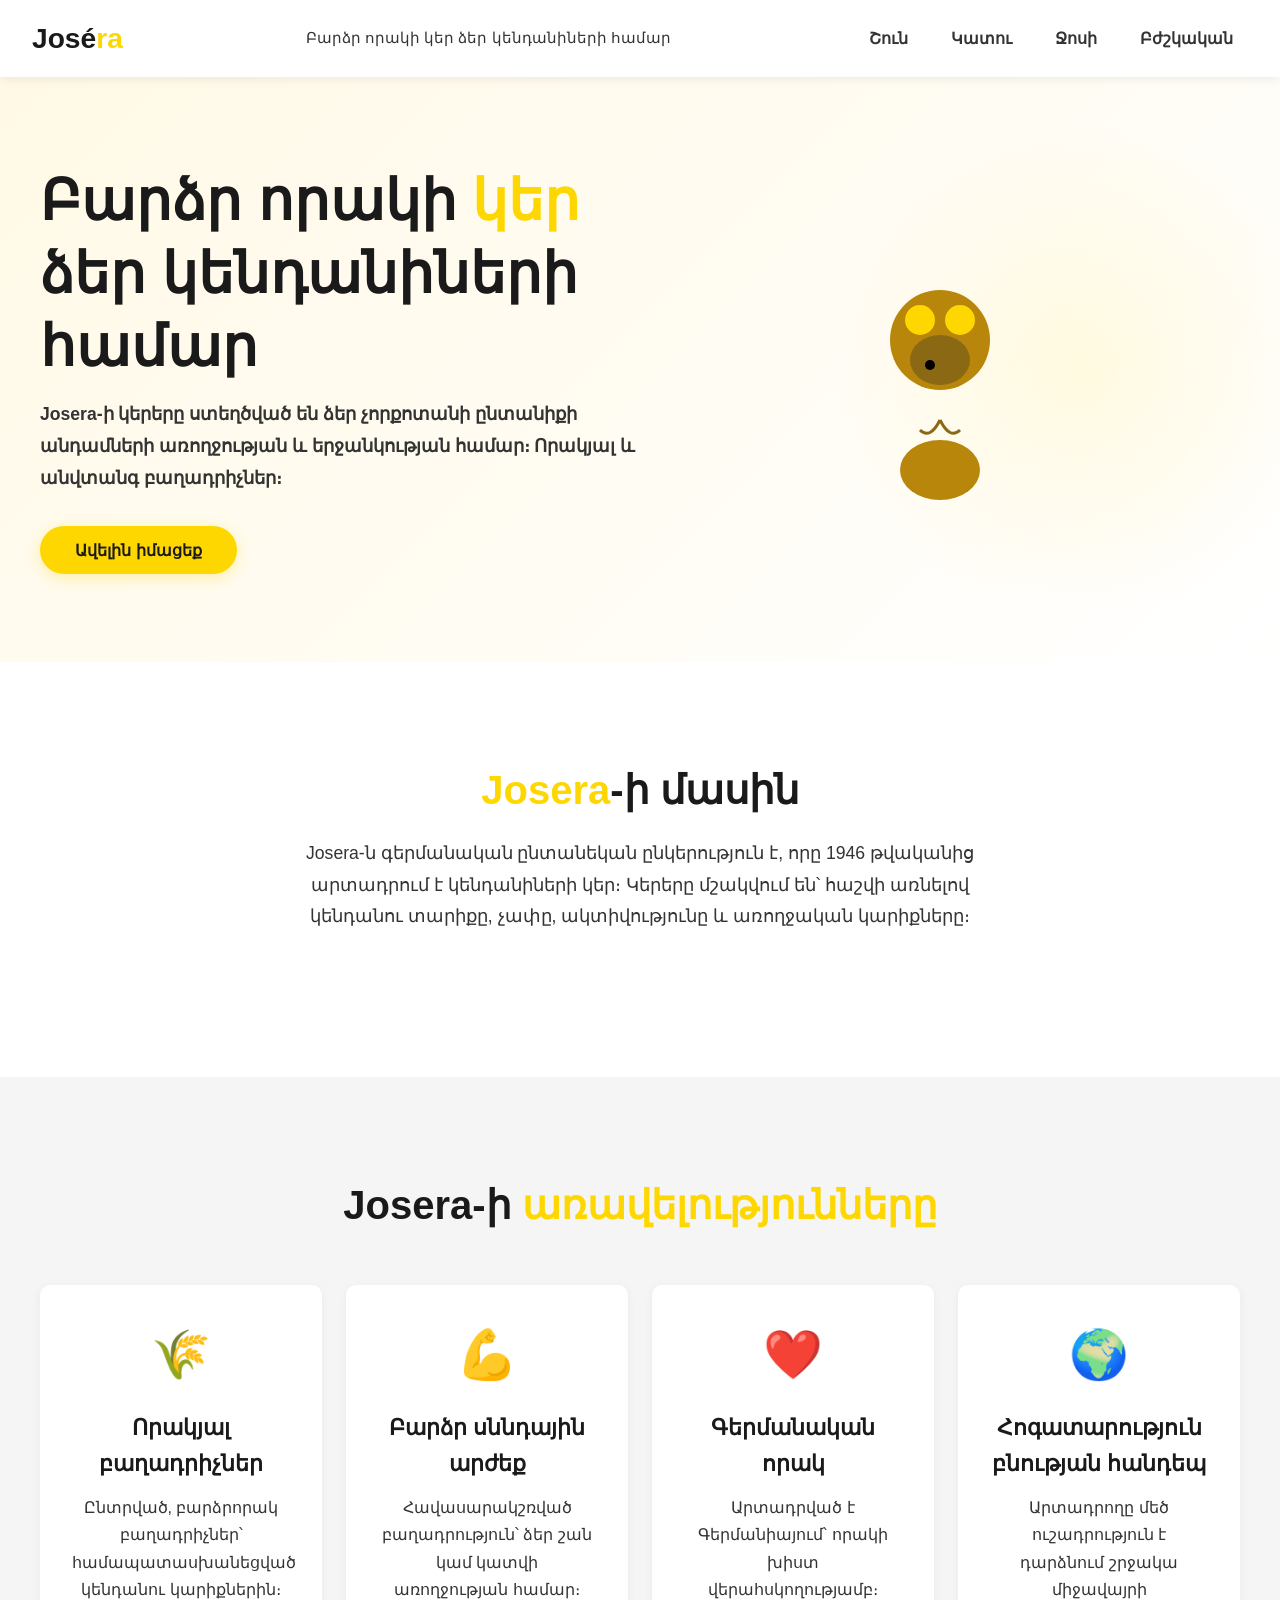
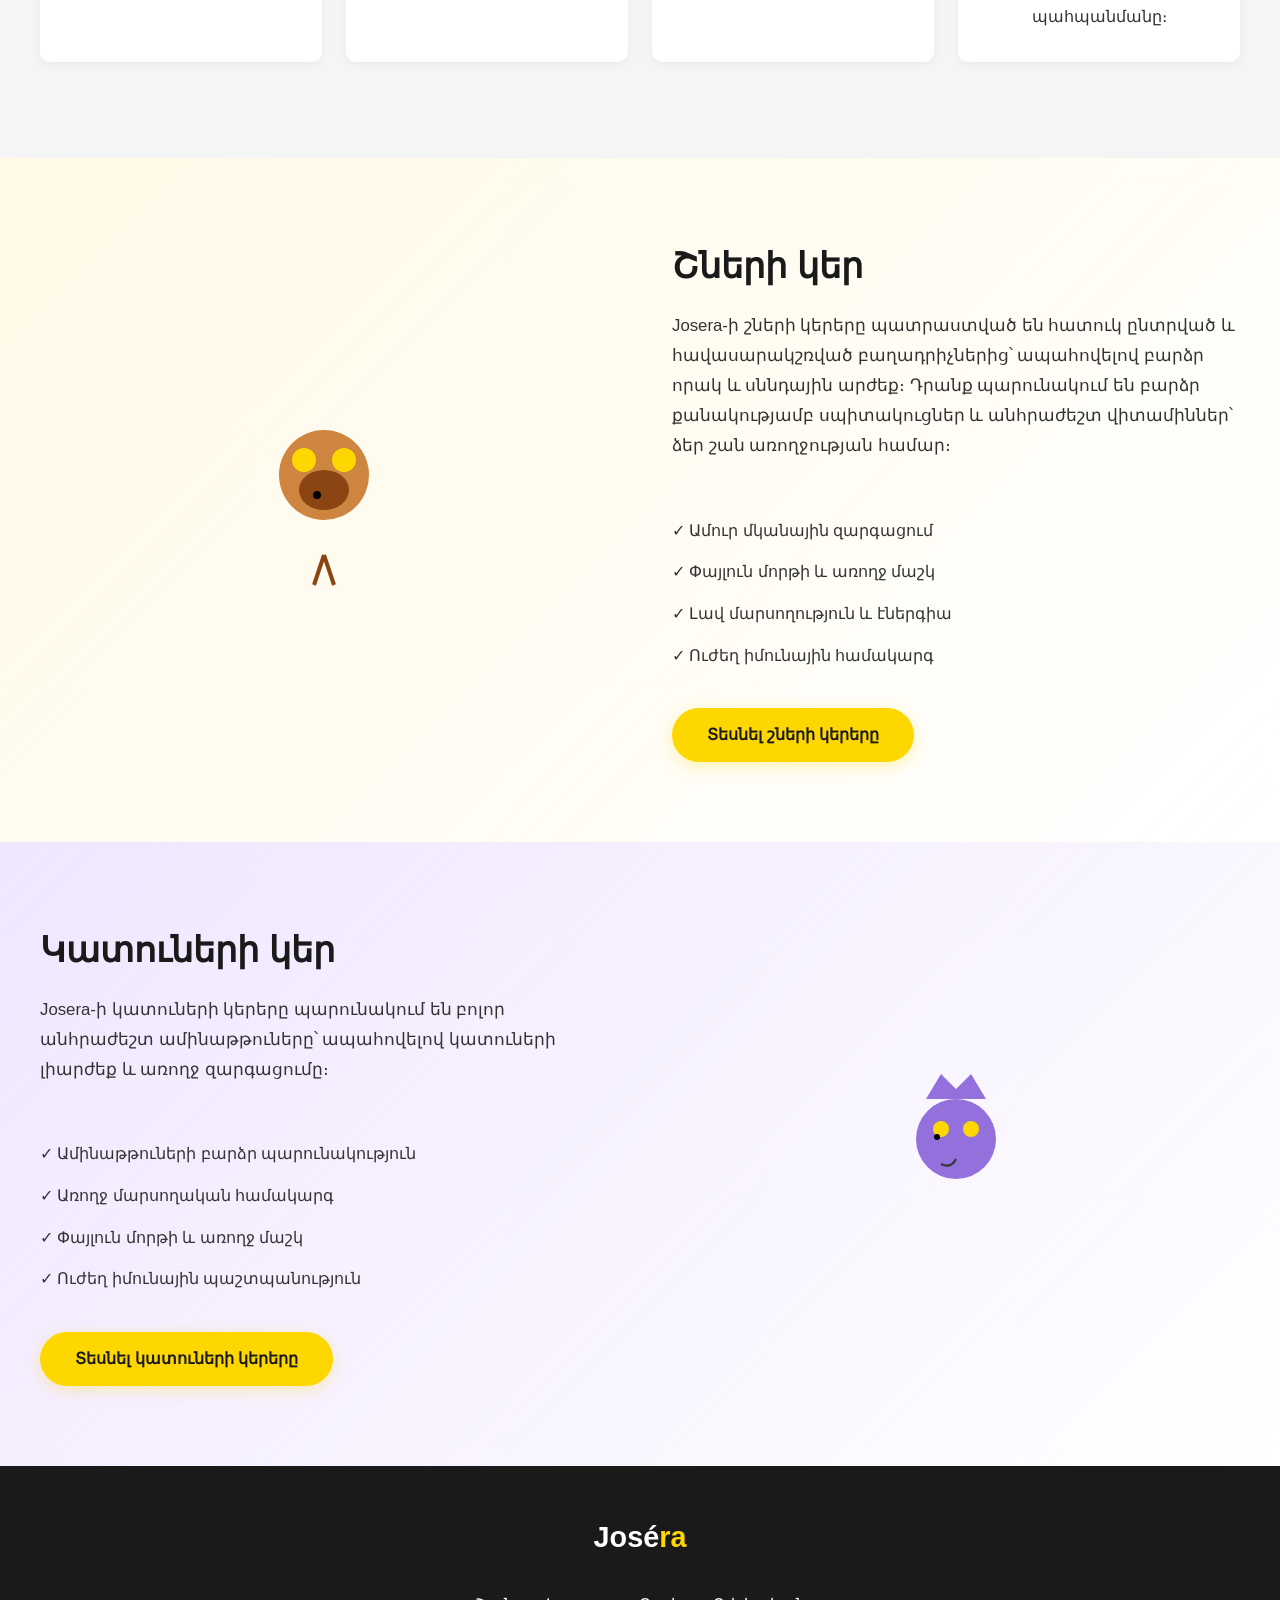
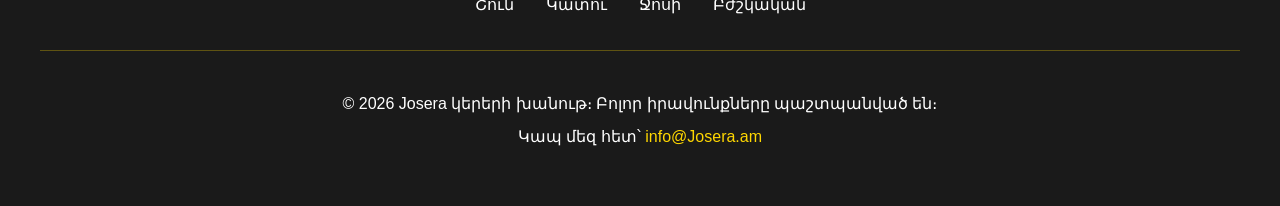
==== index.html @ 0a2a8b7a "fixing bags" ====
<!DOCTYPE html>
<html lang="hy">
<head>
    <meta charset="UTF-8">
    <meta name="viewport" content="width=device-width, initial-scale=1.0">
    <title>Josera - Կենդանիների համար առաջին դասի կեր</title>
    <meta name="description" content="Josera գերմանական սուպեր պրեմիում դասի կեր շների և կատուների համար։ Շների, կատուների, Ջոսի և բժշկական կերերի տեսականի։">
    <meta name="theme-color" content="#FFD700">
    <meta property="og:type" content="website">
    <meta property="og:site_name" content="Josera">
    <meta property="og:locale" content="hy_AM">
    <meta property="og:title" content="Josera - Կենդանիների համար առաջին դասի կեր">
    <meta property="og:description" content="Josera գերմանական սուպեր պրեմիում դասի կեր շների և կատուների համար։ Շների, կատուների, Ջոսի և բժշկական կերերի տեսականի։">
    <link rel="icon" href="favicon.svg" type="image/svg+xml">
    <link rel="stylesheet" href="css/styles.css">
</head>
<body>
    <!-- HEADER -->
    <header>
        <div class="header-top">
            <a href="index.html" class="logo" aria-label="Josera — գլխավոր էջ">José<span>ra</span></a>
            <div class="mini-desc">Բարձր որակի կեր ձեր կենդանիների համար</div>
            <div class="header-actions">
                <button class="menu-toggle" type="button" onclick="toggleMenu()" aria-label="Մենյու" aria-expanded="false" aria-controls="headerMenu">☰</button>
                <nav class="header-nav" aria-label="Գլխավոր նավարկություն">
                    <ul class="header-buttons" id="headerMenu">
                        <li><a href="shun.html">Շուն</a></li>
                        <li><a href="katu.html">Կատու</a></li>
                        <li><a href="josi.html">Ջոսի</a></li>
                        <li><a href="bjshkakan.html">Բժշկական</a></li>
                    </ul>
                </nav>
            </div>
        </div>
    </header>

    <main>
    <!-- HERO SECTION -->
    <section class="hero">
        <div class="hero-content">
            <h1>Բարձր որակի <span>կեր</span> ձեր կենդանիների համար</h1>
            <p><b>Josera-ի կերերը ստեղծված են ձեր չորքոտանի ընտանիքի անդամների առողջության և երջանկության համար։ Որակյալ և անվտանգ բաղադրիչներ։</b></p>
            <button class="cta-button" type="button" onclick="document.getElementById('about').scrollIntoView({ behavior: 'smooth' })">Ավելին իմացեք</button>
        </div>
        <div class="hero-image">
            <svg aria-hidden="true" focusable="false" width="300" height="300" viewBox="0 0 300 300" xmlns="http://www.w3.org/2000/svg">
                <!-- Dog illustration -->
                <circle cx="150" cy="120" r="50" fill="#B8860B"/>
                <circle cx="130" cy="100" r="15" fill="#FFD700"/>
                <circle cx="170" cy="100" r="15" fill="#FFD700"/>
                <ellipse cx="150" cy="140" rx="30" ry="25" fill="#8B6914"/>
                <circle cx="140" cy="145" r="5" fill="#000"/>
                <path d="M 150 200 Q 140 220 130 210" stroke="#8B6914" stroke-width="3" fill="none"/>
                <path d="M 150 200 Q 160 220 170 210" stroke="#8B6914" stroke-width="3" fill="none"/>
                <ellipse cx="150" cy="250" rx="40" ry="30" fill="#B8860B"/>
            </svg>
        </div>
    </section>

    <!-- ABOUT SECTION -->
    <section class="about" id="about">
        <h2><span>Josera</span>-ի մասին</h2>
        <p>Josera-ն գերմանական ընտանեկան ընկերություն է, որը 1946 թվականից արտադրում է կենդանիների կեր։ Կերերը մշակվում են՝ հաշվի առնելով կենդանու տարիքը, չափը, ակտիվությունը և առողջական կարիքները։</p>
    </section>

    <!-- FEATURES SECTION -->
    <section class="features">
        <div class="features-container">
            <h2 class="section-title">Josera-ի <span>առավելությունները</span></h2>
            <div class="features-grid">
                <div class="feature-card">
                    <div class="feature-icon" aria-hidden="true">🌾</div>
                    <h3>Որակյալ բաղադրիչներ</h3>
                    <p>Ընտրված, բարձրորակ բաղադրիչներ՝ համապատասխանեցված կենդանու կարիքներին։</p>
                </div>
                <div class="feature-card">
                    <div class="feature-icon" aria-hidden="true">💪</div>
                    <h3>Բարձր սննդային արժեք</h3>
                    <p>Հավասարակշռված բաղադրություն՝ ձեր շան կամ կատվի առողջության համար։</p>
                </div>
                <div class="feature-card">
                    <div class="feature-icon" aria-hidden="true">❤️</div>
                    <h3>Գերմանական որակ</h3>
                    <p>Արտադրված է Գերմանիայում՝ որակի խիստ վերահսկողությամբ։</p>
                </div>
                <div class="feature-card">
                    <div class="feature-icon" aria-hidden="true">🌍</div>
                    <h3>Հոգատարություն բնության հանդեպ</h3>
                    <p>Արտադրողը մեծ ուշադրություն է դարձնում շրջակա միջավայրի պահպանմանը։</p>
                </div>
            </div>
        </div>
    </section>

    <!-- DOG SECTION -->
    <section id="dog" class="product-section dog-section">
        <div class="product-container">
            <div class="product-image">
                <svg aria-hidden="true" focusable="false" width="250" height="250" viewBox="0 0 250 250" xmlns="http://www.w3.org/2000/svg">
                    <circle cx="125" cy="100" r="45" fill="#CD853F"/>
                    <circle cx="105" cy="85" r="12" fill="#FFD700"/>
                    <circle cx="145" cy="85" r="12" fill="#FFD700"/>
                    <ellipse cx="125" cy="115" rx="25" ry="20" fill="#8B4513"/>
                    <circle cx="118" cy="120" r="4" fill="#000"/>
                    <path d="M 125 180 L 115 210" stroke="#8B4513" stroke-width="4"/>
                    <path d="M 125 180 L 135 210" stroke="#8B4513" stroke-width="4"/>
                </svg>
            </div>
            <div class="product-content">
                <h2>Շների կեր</h2>
                <p>Josera-ի շների կերերը պատրաստված են հատուկ ընտրված և հավասարակշռված բաղադրիչներից՝ ապահովելով բարձր որակ և սննդային արժեք։ Դրանք պարունակում են բարձր քանակությամբ սպիտակուցներ և անհրաժեշտ վիտամիններ՝ ձեր շան առողջության համար։</p>
                <ul class="benefits-list">
                    <li>✓ Ամուր մկանային զարգացում</li>
                    <li>✓ Փայլուն մորթի և առողջ մաշկ</li>
                    <li>✓ Լավ մարսողություն և էներգիա</li>
                    <li>✓ Ուժեղ իմունային համակարգ</li>
                </ul>
                <a href="shun.html" class="cta-button section-link">Տեսնել շների կերերը</a>
            </div>
        </div>
    </section>

    <!-- CAT SECTION -->
    <section id="cat" class="product-section cat-section">
        <div class="product-container">
            <div class="product-content">
                <h2>Կատուների կեր</h2>
                <p>Josera-ի կատուների կերերը պարունակում են բոլոր անհրաժեշտ ամինաթթուները՝ ապահովելով կատուների լիարժեք և առողջ զարգացումը։</p>
                <ul class="benefits-list">
                    <li>✓ Ամինաթթուների բարձր պարունակություն</li>
                    <li>✓ Առողջ մարսողական համակարգ</li>
                    <li>✓ Փայլուն մորթի և առողջ մաշկ</li>
                    <li>✓ Ուժեղ իմունային պաշտպանություն</li>
                </ul>
                <a href="katu.html" class="cta-button section-link">Տեսնել կատուների կերերը</a>
            </div>
            <div class="product-image">
                <svg aria-hidden="true" focusable="false" width="250" height="250" viewBox="0 0 250 250" xmlns="http://www.w3.org/2000/svg">
                    <circle cx="125" cy="110" r="40" fill="#9370DB"/>
                    <polygon points="95,70 110,45 125,60 140,45 155,70" fill="#9370DB"/>
                    <circle cx="110" cy="100" r="8" fill="#FFD700"/>
                    <circle cx="140" cy="100" r="8" fill="#FFD700"/>
                    <circle cx="106" cy="108" r="3" fill="#000"/>
                    <path d="M 125 130 Q 120 140 110 135" stroke="#333" stroke-width="2" fill="none"/>
                </svg>
            </div>
        </div>
    </section>
    </main>

    <!-- FOOTER -->
    <footer>
        <div class="footer-content">
            <div class="footer-logo">José<span>ra</span></div>
            <nav class="footer-nav" aria-label="Ստորին նավարկություն">
                <ul id="navMenu">
                    <li><a href="shun.html">Շուն</a></li>
                    <li><a href="katu.html">Կատու</a></li>
                    <li><a href="josi.html">Ջոսի</a></li>
                    <li><a href="bjshkakan.html">Բժշկական</a></li>
                </ul>
            </nav>
            <div class="footer-contact">
                <p>&copy; 2026 Josera կերերի խանութ։ Բոլոր իրավունքները պաշտպանված են։</p>
                <p>Կապ մեզ հետ՝ <a href="mailto:info@Josera.am" class="footer-email">info@Josera.am</a></p>
            </div>
        </div>
    </footer>

    <script src="js/script.js"></script>
</body>
</html>
---- css/styles.css ----
* {
    margin: 0;
    padding: 0;
    box-sizing: border-box;
}

:root {
    --primary-yellow: #FFD700;
    --dark-black: #1a1a1a;
    --white: #FFFFFF;
    --light-gray: #F5F5F5;
    --text-gray: #333333;
    --accent-gold: #FFC700;
    --light-yellow: #fff9e6;
}

body {
    font-family: 'Segoe UI', Tahoma, Geneva, Verdana, sans-serif;
    color: var(--text-gray);
    line-height: 1.6;
    overflow-x: hidden;
    display: flex;
    flex-direction: column;
    min-height: 100vh;
}

html {
    scroll-behavior: smooth;
}

/* Responsive defaults for images and SVGs */
img, picture, svg {
    max-width: 100%;
    height: auto;
    display: block;
}

/* ===== HEADER ===== */
header {
    position: relative;
    background: var(--white);
    box-shadow: 0 2px 10px rgba(0, 0, 0, 0.08);
    z-index: 1000;
    padding: 1rem 2rem;
    display: flex;
    flex-direction: column;
    align-items: stretch;
    gap: 0.35rem;
}

.logo {
    font-size: clamp(1.25rem, 2.2vw, 1.8rem);
    font-weight: 900;
    color: var(--dark-black);
    text-decoration: none;
    transition: color 0.3s ease;
}

.logo:hover {
    color: var(--primary-yellow);
}

.logo span {
    color: var(--primary-yellow);
}

nav ul {
    display: flex;
    list-style: none;
    gap: 2rem;
}

nav a {
    text-decoration: none;
    color: var(--text-gray);
    font-weight: 500;
    transition: all 0.3s ease;
    position: relative;
    font-size: 1rem;
}

nav a::after {
    content: '';
    position: absolute;
    bottom: -5px;
    left: 0;
    width: 0;
    height: 2px;
    background: var(--primary-yellow);
    transition: width 0.3s ease;
}

nav a:hover {
    color: var(--primary-yellow);
}

nav a:hover::after {
    width: 100%;
}

/* Mobile menu toggle */
.menu-toggle {
    display: none;
    background: none;
    border: none;
    font-size: 1.5rem;
    cursor: pointer;
    color: var(--dark-black);
    padding: 0.5rem 0.75rem;
    line-height: 1;
    white-space: nowrap;
    flex-shrink: 0;
    transition: transform 0.2s ease;
}

.menu-toggle:active {
    transform: scale(0.95);
}

/* Header top and header nav buttons */
.header-top {
    display: grid;
    grid-template-columns: auto 1fr auto;
    align-items: center;
    width: 100%;
    gap: 0.75rem;
}

.header-actions {
    display: flex;
    align-items: center;
    justify-content: flex-end;
    gap: 1rem;
}

.header-nav ul.header-buttons {
    display: flex;
    list-style: none;
    gap: 0.75rem;
    margin: 0;
    padding: 0;
}

.header-nav a {
    display: inline-block;
    padding: 0.45rem 0.9rem;
    border-radius: 999px;
    background: transparent;
    border: 1px solid transparent;
    color: var(--text-gray);
    font-weight: 600;
    text-decoration: none;
    transition: background 0.2s ease, color 0.2s ease, border-color 0.2s ease;
}

.header-nav a:hover,
.header-nav a.active {
    background: var(--primary-yellow);
    color: var(--dark-black);
    border-color: var(--primary-yellow);
}

@media (max-width: 768px) {
    .header-nav {
        display: none;
    }
    .header-top {
        align-items: center;
        grid-template-columns: 1fr auto;
    }
    
    .header-top .mini-desc {
        display: none;
    }
}

/* center mini description inside the header-top */
.header-top .mini-desc {
    text-align: center;
    font-size: 0.95rem;
    color: var(--text-gray);
    font-weight: 500;
    padding: 0 0.5rem;
    margin: 0;
}

@media (max-width: 480px) {
    .header-top .mini-desc {
        font-size: 0.85rem;
    }
}

/* ===== HERO SECTION ===== */
.hero {
    margin-top: 0;
    min-height: clamp(50vh, 65vh, 80vh);
    background: linear-gradient(135deg, var(--light-yellow) 0%, var(--white) 100%);
    display: flex;
    align-items: center;
    justify-content: space-between;
    padding: clamp(1rem, 4vw, 2.5rem);
    position: relative;
    overflow: hidden;
}

.hero::before {
    content: '';
    position: absolute;
    right: -50px;
    top: 50%;
    transform: translateY(-50%);
    width: 500px;
    height: 500px;
    background: radial-gradient(circle, rgba(255, 215, 0, 0.1) 0%, transparent 70%);
    animation: float 6s ease-in-out infinite;
    z-index: 1;
}

@keyframes float {
    0%, 100% { transform: translateY(-50%) translateX(0); }
    50% { transform: translateY(-50%) translateX(20px); }
}

.hero-content {
    flex: 1;
    max-width: 600px;
    z-index: 2;
    animation: slideInLeft 0.8s ease;
}

@keyframes slideInLeft {
    from {
        opacity: 0;
        transform: translateX(-50px);
    }
    to {
        opacity: 1;
        transform: translateX(0);
    }
}

.hero h1 {
    font-size: clamp(2rem, 5vw, 3.5rem);
    color: var(--dark-black);
    margin-bottom: 1rem;
    line-height: 1.3;
}

.hero h1 span {
    color: var(--primary-yellow);
}

.hero p {
    font-size: 1.1rem;
    color: var(--text-gray);
    margin-bottom: 2rem;
    line-height: 1.8;
}

.cta-button {
    display: inline-block;
    background: var(--primary-yellow);
    color: var(--dark-black);
    padding: 0.9rem 2.2rem;
    border: none;
    border-radius: 50px;
    font-size: 1rem;
    font-weight: 600;
    cursor: pointer;
    transition: all 0.3s ease;
    text-decoration: none;
    box-shadow: 0 4px 15px rgba(255, 215, 0, 0.3);
}

.cta-button:hover {
    background: var(--accent-gold);
    transform: translateY(-3px);
    box-shadow: 0 6px 20px rgba(255, 215, 0, 0.4);
}

.cta-button:active {
    transform: translateY(-1px);
}

.hero-image {
    flex: 1;
    display: flex;
    justify-content: center;
    align-items: center;
    position: relative;
    z-index: 2;
}

.hero-image img {
    max-width: 100%;
    height: auto;
    animation: slideInRight 0.8s ease;
}

.hero-image svg {
    animation: slideInRight 0.8s ease, pulse 3s ease-in-out infinite;
}

@keyframes slideInRight {
    from {
        opacity: 0;
        transform: translateX(50px);
    }
    to {
        opacity: 1;
        transform: translateX(0);
    }
}

@keyframes pulse {
    0%, 100% { transform: scale(1); }
    50% { transform: scale(1.05); }
}

/* ===== ABOUT SECTION ===== */
.about {
    padding: 6rem 2rem;
    background: var(--white);
    text-align: center;
    max-width: 1200px;
    margin: 0 auto;
}

.about h2 {
    font-size: 2.5rem;
    color: var(--dark-black);
    margin-bottom: 1rem;
}

.about h2 span {
    color: var(--primary-yellow);
}

.about p {
    font-size: 1.1rem;
    color: var(--text-gray);
    line-height: 1.8;
    max-width: 700px;
    margin: 0 auto 3rem;
}

/* ===== FEATURES SECTION ===== */
.features {
    padding: 6rem 2rem;
    background: var(--light-gray);
}

.features-container {
    max-width: 1200px;
    margin: 0 auto;
}

.section-title {
    font-size: 2.5rem;
    color: var(--dark-black);
    text-align: center;
    margin-bottom: 3rem;
}

.section-title span {
    color: var(--primary-yellow);
}

.features-grid {
    display: grid;
    grid-template-columns: repeat(auto-fit, minmax(220px, 1fr));
    gap: 1.5rem;
}

.feature-card {
    background: var(--white);
    padding: 2rem;
    border-radius: 10px;
    text-align: center;
    transition: all 0.3s ease;
    box-shadow: 0 2px 10px rgba(0, 0, 0, 0.05);
}

.feature-card:hover {
    transform: translateY(-10px);
    box-shadow: 0 10px 25px rgba(0, 0, 0, 0.1);
}

.feature-icon {
    font-size: 3rem;
    margin-bottom: 1rem;
    display: inline-block;
}

.feature-card h3 {
    font-size: 1.4rem;
    color: var(--dark-black);
    margin-bottom: 0.8rem;
}

.feature-card p {
    color: var(--text-gray);
    line-height: 1.7;
}

/* ===== PRODUCT SECTIONS ===== */
.product-section {
    padding: 5rem 2rem;
    display: flex;
    align-items: center;
    justify-content: center;
    min-height: 550px;
}

.product-container {
    max-width: 1200px;
    margin: 0 auto;
    width: 100%;
    display: flex;
    align-items: center;
    gap: 4rem;
}

.dog-section {
    background: linear-gradient(135deg, var(--light-yellow) 0%, var(--white) 100%);
}

.cat-section {
    background: linear-gradient(135deg, #f0e6ff 0%, var(--white) 100%);
}

.product-image {
    flex: 1;
    display: flex;
    justify-content: center;
    align-items: center;
    min-width: 250px;
}

.product-image svg {
    width: 250px;
    height: 250px;
    /* own keyframes: the hero "float" uses translateY(-50%), which pushed
       these drawings up over the text/button on narrow screens */
    animation: floatSoft 4s ease-in-out infinite;
}

@keyframes floatSoft {
    0%, 100% { transform: translateY(0); }
    50% { transform: translateY(-10px); }
}

.product-content {
    flex: 1;
    min-width: 300px;
    display: flex;
    flex-direction: column;
    justify-content: center;
}

.product-content h2 {
    font-size: 2.2rem;
    color: var(--dark-black);
    margin-bottom: 1rem;
}

.product-content p {
    font-size: 1.05rem;
    color: var(--text-gray);
    line-height: 1.8;
    margin-bottom: 1.5rem;
}

.benefits-list {
    list-style: none;
    margin: 1.5rem 0;
}

.benefits-list li {
    font-size: 1rem;
    color: var(--text-gray);
    padding: 0.5rem 0;
    line-height: 1.6;
}

/* ===== FOOTER ===== */
footer {
    background: var(--dark-black);
    color: var(--white);
    padding: 3rem 2rem;
    margin-top: auto;
    text-align: center;
}

.footer-content {
    max-width: 1200px;
    margin: 0 auto;
}

.footer-logo {
    font-size: 1.8rem;
    font-weight: 900;
    margin-bottom: 1rem;
}

.footer-logo span {
    color: var(--primary-yellow);
}

.footer-nav {
    display: flex;
    justify-content: center;
    gap: 2rem;
    margin: 2rem 0;
    flex-wrap: wrap;
}

.footer-nav a {
    color: var(--white);
    text-decoration: none;
    transition: color 0.3s ease;
    font-weight: 500;
}

.footer-nav a:hover {
    color: var(--primary-yellow);
}

.footer-contact {
    margin-top: 2rem;
    padding-top: 2rem;
    border-top: 1px solid rgba(255, 215, 0, 0.3);
}

.footer-contact p {
    margin: 0.5rem 0;
}

.footer-email {
    color: var(--primary-yellow);
    text-decoration: none;
    transition: color 0.3s ease;
}

.footer-email:hover {
    text-decoration: underline;
}

/* ===== RESPONSIVE DESIGN ===== */
@media (max-width: 1024px) {
    .product-container {
        flex-direction: column;
        gap: 2rem;
    }

    .product-image svg {
        width: 250px;
        height: 250px;
    }
}

@media (max-width: 768px) {
    header {
        padding: 0 1rem;
        position: relative;
    }

    /* Stack header items and place the mini description on its own row */
    .header-top {
        grid-template-columns: 1fr auto;
        grid-template-areas: "logo actions" "desc desc";
        gap: 0.35rem;
        align-items: center;
    }

    .header-top .logo {
        grid-area: logo;
        justify-self: start;
    }

    .header-top .header-actions {
        grid-area: actions;
        justify-self: end;
    }

    .header-top .mini-desc {
        grid-area: desc;
        text-align: center;
        width: 100%;
    }

    /* Header menu only (footer links must stay visible on phones) */
    .header-nav ul {
        display: none;
        position: static;
        right: 0;
        background: var(--white);
        flex-direction: column;
        gap: 0;
        width: auto;
        box-shadow: none;
    }

    .header-nav ul.active {
        display: flex;
    }

    /* When header has .nav-open, show the header nav as a full-width panel
       that expands downward from the header (mobile behavior). */
    header.nav-open .header-nav {
        display: block;
        position: absolute;
        top: 100%;
        left: 0 !important;
        right: 0 !important;
        z-index: 1100;
        width: 100vw;
        margin-left: calc(-50vw + 50%);
        background: var(--white);
        border-radius: 0;
        box-shadow: 0 8px 32px rgba(0, 0, 0, 0.15), 0 2px 8px rgba(0, 0, 0, 0.1);
        border: none;
        overflow: hidden;
    }

    header.nav-open .header-nav ul.header-buttons {
        display: flex;
        flex-direction: column;
        align-items: stretch;
        width: 100%;
    }

    header.nav-open .header-nav a {
        padding: 1.3rem 1rem;
        font-size: 1.1rem;
        display: block;
        text-align: center;
        font-weight: 600;
        border-bottom: 3px solid var(--primary-yellow);
        transition: all 0.2s ease;
        color: var(--dark-black);
    }
    
    header.nav-open .header-nav a.active {
        border-radius: 0;
        background: var(--light-yellow);
    }

    header.nav-open .header-nav a:last-child {
        border-bottom: none;
    }
    
    header.nav-open .header-nav a:hover {
        background: var(--light-yellow);
        color: var(--dark-black);
        transform: scale(1.02);
    }

    .header-nav a {
        padding: 1rem 2rem;
        border-bottom: 1px solid var(--light-gray);
        display: block;
    }

    .footer-nav ul {
        flex-wrap: wrap;
        justify-content: center;
        gap: 0.5rem 1.5rem;
    }

    .menu-toggle {
        display: block;
    }

    .hero {
        flex-direction: column;
        justify-content: center;
        text-align: center;
        height: auto;
        padding: 2rem 1rem;
        min-height: 100vh;
    }

    .hero::before {
        width: 300px;
        height: 300px;
        right: -100px;
        opacity: 0.5;
    }

    .hero-content {
        max-width: 100%;
        order: 2;
    }

    .hero-image {
        order: 1;
        margin-bottom: 2rem;
    }

    .hero-image svg {
        max-width: 80%;
    }

    .hero h1 {
        font-size: 2rem;
    }

    .features-grid {
        grid-template-columns: 1fr;
        gap: 1.5rem;
    }

    .about,
    .features {
        padding: 3rem 1rem;
    }

    .about h2,
    .section-title {
        font-size: 2rem;
    }

    .footer-nav {
        flex-direction: column;
        gap: 1rem;
    }

    .product-section {
        padding: 3rem 1rem;
        min-height: 450px;
    }

    .product-content h2 {
        font-size: 1.8rem;
    }
}

@media (max-width: 480px) {
    .logo {
        font-size: 1.4rem;
    }

    header {
        height: 60px;
        padding: 0 0.5rem;
    }

    /* Hide the mini description entirely on very small phone screens */
    .header-top .mini-desc {
        display: none;
    }

    .header-nav a {
        padding: 0.8rem 1.5rem;
        font-size: 0.9rem;
    }

    .hero h1 {
        font-size: 1.5rem;
    }

    .hero p {
        font-size: 0.95rem;
    }

    .section-title {
        font-size: 1.8rem;
    }

    .feature-card {
        padding: 1.5rem;
    }

    .feature-icon {
        font-size: 2.5rem;
    }

    .about h2 {
        font-size: 1.8rem;
    }

    .product-content h2 {
        font-size: 1.5rem;
    }

    .product-image svg {
        width: 200px;
        height: 200px;
    }

    .cta-button {
        padding: 0.8rem 1.8rem;
        font-size: 0.9rem;
    }
    /* On very small screens, make the menu full-width for easier tapping */
    header.nav-open .header-nav {
        left: 0;
        right: 0;
        top: 100%;
        width: 100%;
        border-radius: 0;
        box-shadow: 0 5px 15px rgba(0,0,0,0.08);
    }
}

/* ===== PRODUCT CARDS (Mini card layout) ===== */
.product-cards-section {
    padding: 6rem 2rem 4rem;
    background: var(--white);
}

.product-cards-grid {
    max-width: 1200px;
    margin: 0 auto;
    display: grid;
    grid-template-columns: repeat(3, 1fr);
    gap: 1.25rem;
    align-items: stretch;
}

.product-card {
    background: var(--white);
    border-radius: 12px;
    box-shadow: 0 8px 24px rgba(0, 0, 0, 0.08);
    padding: 1.25rem;
    text-decoration: none;
    color: inherit;
    transition: transform 0.2s ease, box-shadow 0.2s ease;
    display: flex;
    flex-direction: column;
    height: 100%;
}

.product-card:hover {
    transform: translateY(-6px);
    box-shadow: 0 14px 40px rgba(0, 0, 0, 0.12);
}

.product-card-content {
    display: flex;
    flex: 1 1 auto;
    align-items: flex-start;
    gap: 1rem;
    width: 100%;
}

.product-card img {
    align-self: flex-start;
}

.product-card-content .text {
    flex: 1;
    display: flex;
    flex-direction: column;
}

.product-card-content h2 {
    font-size: 1.15rem;
    color: var(--dark-black);
    margin: 0 0 0.25rem 0;
}

.product-card-content .product-type {
    font-size: 0.95rem;
    color: #666666;
    font-weight: 600;
    margin-bottom: 0.4rem;
}

.product-card-content .mini-desc {
    font-size: 0.95rem;
    color: var(--text-gray);
    line-height: 1.4;
}

.product-card-content img {
    width: clamp(80px, 12vw, 140px);
    height: auto;
    border-radius: 8px;
    object-fit: cover;
}

@media (max-width: 768px) {
    .product-card {
        padding: 1rem;
    }

    .product-card-content {
        flex-direction: column;
        align-items: center;
        text-align: center;
    }

    /* Move image above text and make it larger on small screens */
    .product-card-content img {
        margin-top: 0.6rem;
        width: 140px;
        align-self: center;
        order: -1;
    }
}

@media (max-width: 992px) {
    .product-cards-grid {
        grid-template-columns: repeat(2, 1fr);
    }
}

@media (max-width: 520px) {
    .product-cards-grid {
        grid-template-columns: 1fr;
    }
}

/* ===== PRODUCT DETAIL PAGE ===== */
.product-detail-section {
    padding: 2rem;
    background: var(--white);
    min-height: calc(100vh - 400px);
}

.product-detail-container {
    max-width: 1200px;
    margin: 0 auto;
}

.back-button {
    background: none;
    border: none;
    color: var(--text-gray);
    font-size: 1rem;
    cursor: pointer;
    padding: 0.5rem 0;
    font-weight: 600;
    margin-bottom: 2rem;
    transition: color 0.2s ease;
}

.back-button:hover {
    color: var(--primary-yellow);
}

.product-detail-content {
    display: grid;
    grid-template-columns: 1fr 420px;
    gap: 3rem;
    align-items: start;
}

.product-detail-text {
    max-width: 800px;
}

.product-detail-text h1 {
    font-size: 2.2rem;
    color: var(--dark-black);
    margin: 0 0 0.8rem 0;
    font-weight: 900;
}

.product-type {
    font-size: 1.05rem;
    color: #666;
    font-weight: 600;
    margin-bottom: 1.2rem;
}

.product-mini {
    font-size: 1.05rem;
    color: var(--text-gray);
    line-height: 1.7;
    margin-bottom: 1.8rem;
}

.product-description-section {
    margin-bottom: 2rem;
}

.product-description-section h3 {
    font-size: 1.3rem;
    color: var(--dark-black);
    margin-bottom: 1rem;
    font-weight: 700;
}

.product-description {
    font-size: 1rem;
    color: var(--text-gray);
    line-height: 1.8;
    text-align: justify;
}

.product-packaging-section {
    margin-top: 2rem;
}

.product-packaging-section h3 {
    font-size: 1.3rem;
    color: var(--dark-black);
    margin-bottom: 1rem;
    font-weight: 700;
}

.packaging-badge {
    display: flex;
    flex-wrap: wrap;
    gap: 0.8rem;
}

.packaging-value {
    background: linear-gradient(135deg, var(--light-yellow) 0%, #fff8cc 100%);
    color: var(--dark-black);
    padding: 0.8rem 1.4rem;
    border-radius: 8px;
    font-weight: 600;
    border: 1px solid var(--accent-gold);
    display: inline-block;
}

.product-detail-image {
    position: sticky;
    top: 100px;
    background: var(--light-gray);
    padding: 2rem;
    border-radius: 12px;
    display: flex;
    align-items: center;
    justify-content: center;
    min-height: 500px;
    box-shadow: 0 4px 12px rgba(0, 0, 0, 0.08);
}

.product-image-large {
    max-width: 100%;
    max-height: 480px;
    object-fit: contain;
}

@media (max-width: 1024px) {
    .product-detail-content {
        grid-template-columns: 1fr;
        gap: 2rem;
    }

    .product-detail-image {
        position: static;
        min-height: 350px;
    }

    .product-detail-text h1 {
        font-size: 2rem;
    }
}

@media (max-width: 768px) {
    .product-detail-section {
        padding: 1.5rem;
    }

    .product-detail-text h1 {
        font-size: 1.7rem;
    }

    .product-detail-image {
        min-height: 300px;
        padding: 1.5rem;
    }

    .product-description-section h3,
    .product-packaging-section h3 {
        font-size: 1.15rem;
    }
}

@media (max-width: 480px) {
    .product-detail-section {
        padding: 1rem;
    }

    .product-detail-text h1 {
        font-size: 1.5rem;
    }

    .product-detail-image {
        min-height: 250px;
        padding: 1rem;
    }

    .packaging-value {
        padding: 0.7rem 1.2rem;
        font-size: 0.9rem;
    }
}

/* ===== HOME: links from dog/cat sections to category pages ===== */
.section-link {
    align-self: flex-start;
    margin-top: 0.5rem;
}

@media (max-width: 1024px) {
    .section-link {
        align-self: center;
    }
}

/* ===== PRODUCT DETAIL: not found message ===== */
.product-not-found {
    padding: 40px 0;
    color: #666;
}

.product-not-found p {
    margin-bottom: 1.5rem;
}

.noscript-msg {
    text-align: center;
    padding: 2rem 1rem;
}

/* ===== CTA RIPPLE (used by js/script.js) ===== */
.cta-button {
    position: relative;
    overflow: hidden;
}

.ripple {
    position: absolute;
    border-radius: 50%;
    background: rgba(255, 255, 255, 0.5);
    transform: scale(0);
    animation: rippleAnimation 0.6s ease-out;
    pointer-events: none;
}

@keyframes rippleAnimation {
    to {
        transform: scale(4);
        opacity: 0;
    }
}

/* ===== ACCESSIBILITY ===== */
/* Visible only to screen readers and search engines */
.visually-hidden {
    position: absolute !important;
    width: 1px;
    height: 1px;
    padding: 0;
    margin: -1px;
    overflow: hidden;
    clip: rect(0, 0, 0, 0);
    white-space: nowrap;
    border: 0;
}

/* Keyboard focus outline */
a:focus-visible,
button:focus-visible {
    outline: 3px solid var(--dark-black);
    outline-offset: 3px;
    border-radius: 6px;
}

footer a:focus-visible {
    outline-color: var(--primary-yellow);
}

.product-card:focus-visible {
    outline-offset: 2px;
    border-radius: 12px;
}

/* Respect the "reduce motion" system setting */
@media (prefers-reduced-motion: reduce) {
    html {
        scroll-behavior: auto;
    }

    *,
    *::before,
    *::after {
        animation-duration: 0.01ms !important;
        animation-iteration-count: 1 !important;
        transition-duration: 0.01ms !important;
    }
}

/* ===== VET NOTE (medical products) ===== */
.vet-note {
    margin-top: 2rem;
    padding: 0.9rem 1.2rem;
    border-left: 4px solid var(--primary-yellow);
    background: var(--light-yellow);
    border-radius: 6px;
    font-weight: 600;
    color: var(--dark-black);
}

.vet-note-page {
    max-width: 1200px;
    margin: 0 auto 1.5rem;
}
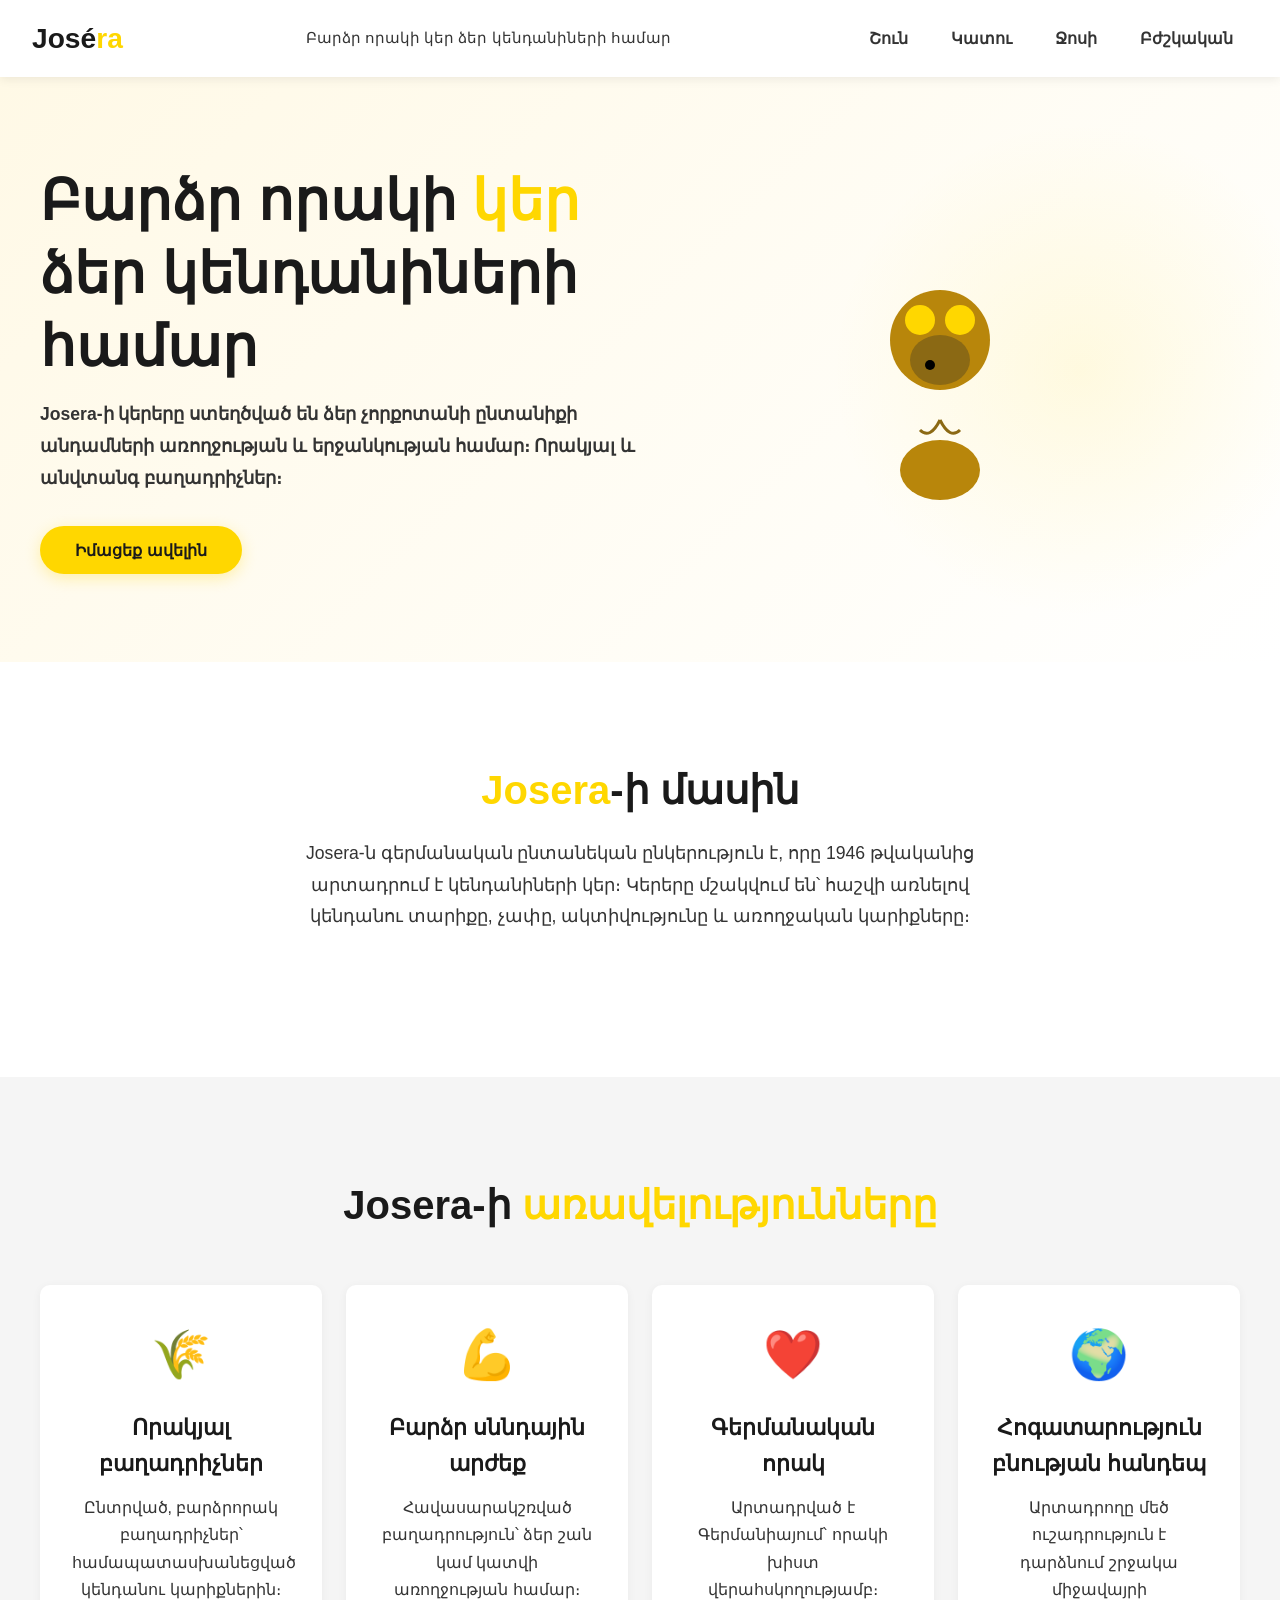
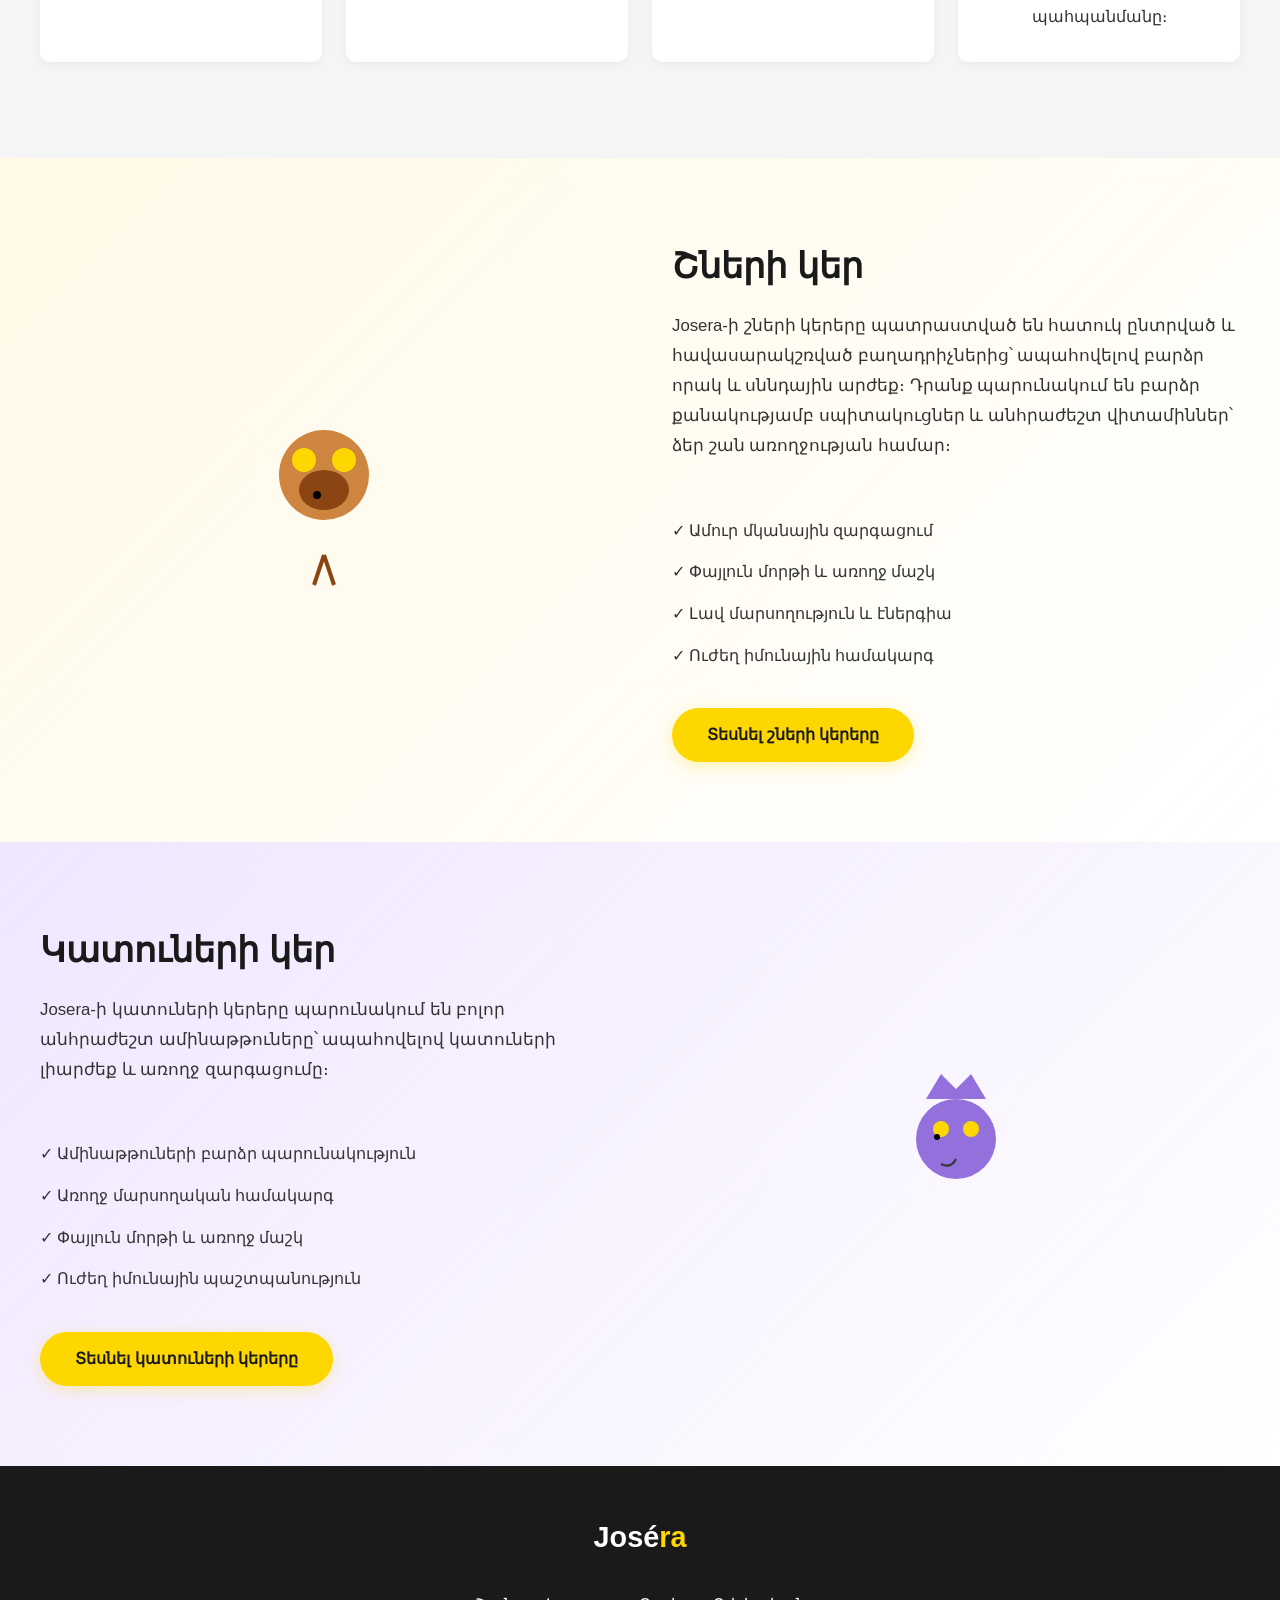
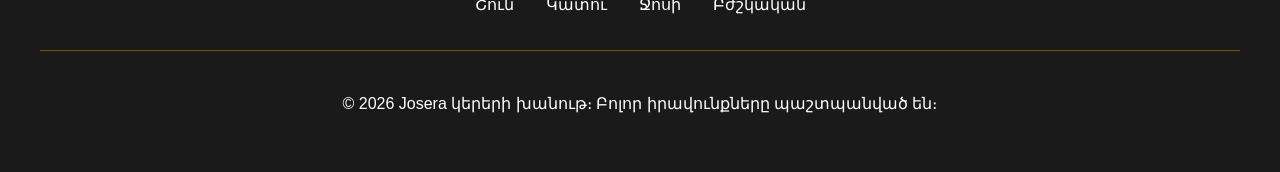
==== commit 67fd1e22: "all" ====
--- a/index.html
+++ b/index.html
@@ -15,7 +15,7 @@
     <link rel="stylesheet" href="css/styles.css">
 </head>
 <body>
-    <!-- HEADER -->
+    <!-- HEADER gsdgsfdgsdg -->
     <header>
         <div class="header-top">
             <a href="index.html" class="logo" aria-label="Josera — գլխավոր էջ">José<span>ra</span></a>
@@ -40,7 +40,7 @@
         <div class="hero-content">
             <h1>Բարձր որակի <span>կեր</span> ձեր կենդանիների համար</h1>
             <p><b>Josera-ի կերերը ստեղծված են ձեր չորքոտանի ընտանիքի անդամների առողջության և երջանկության համար։ Որակյալ և անվտանգ բաղադրիչներ։</b></p>
-            <button class="cta-button" type="button" onclick="document.getElementById('about').scrollIntoView({ behavior: 'smooth' })">Ավելին իմացեք</button>
+            <button class="cta-button" type="button" onclick="document.getElementById('about').scrollIntoView({ behavior: 'smooth' })">Իմացեք ավելին</button>
         </div>
         <div class="hero-image">
             <svg aria-hidden="true" focusable="false" width="300" height="300" viewBox="0 0 300 300" xmlns="http://www.w3.org/2000/svg">
@@ -162,7 +162,6 @@
             </nav>
             <div class="footer-contact">
                 <p>&copy; 2026 Josera կերերի խանութ։ Բոլոր իրավունքները պաշտպանված են։</p>
-                <p>Կապ մեզ հետ՝ <a href="mailto:info@Josera.am" class="footer-email">info@Josera.am</a></p>
             </div>
         </div>
     </footer>
